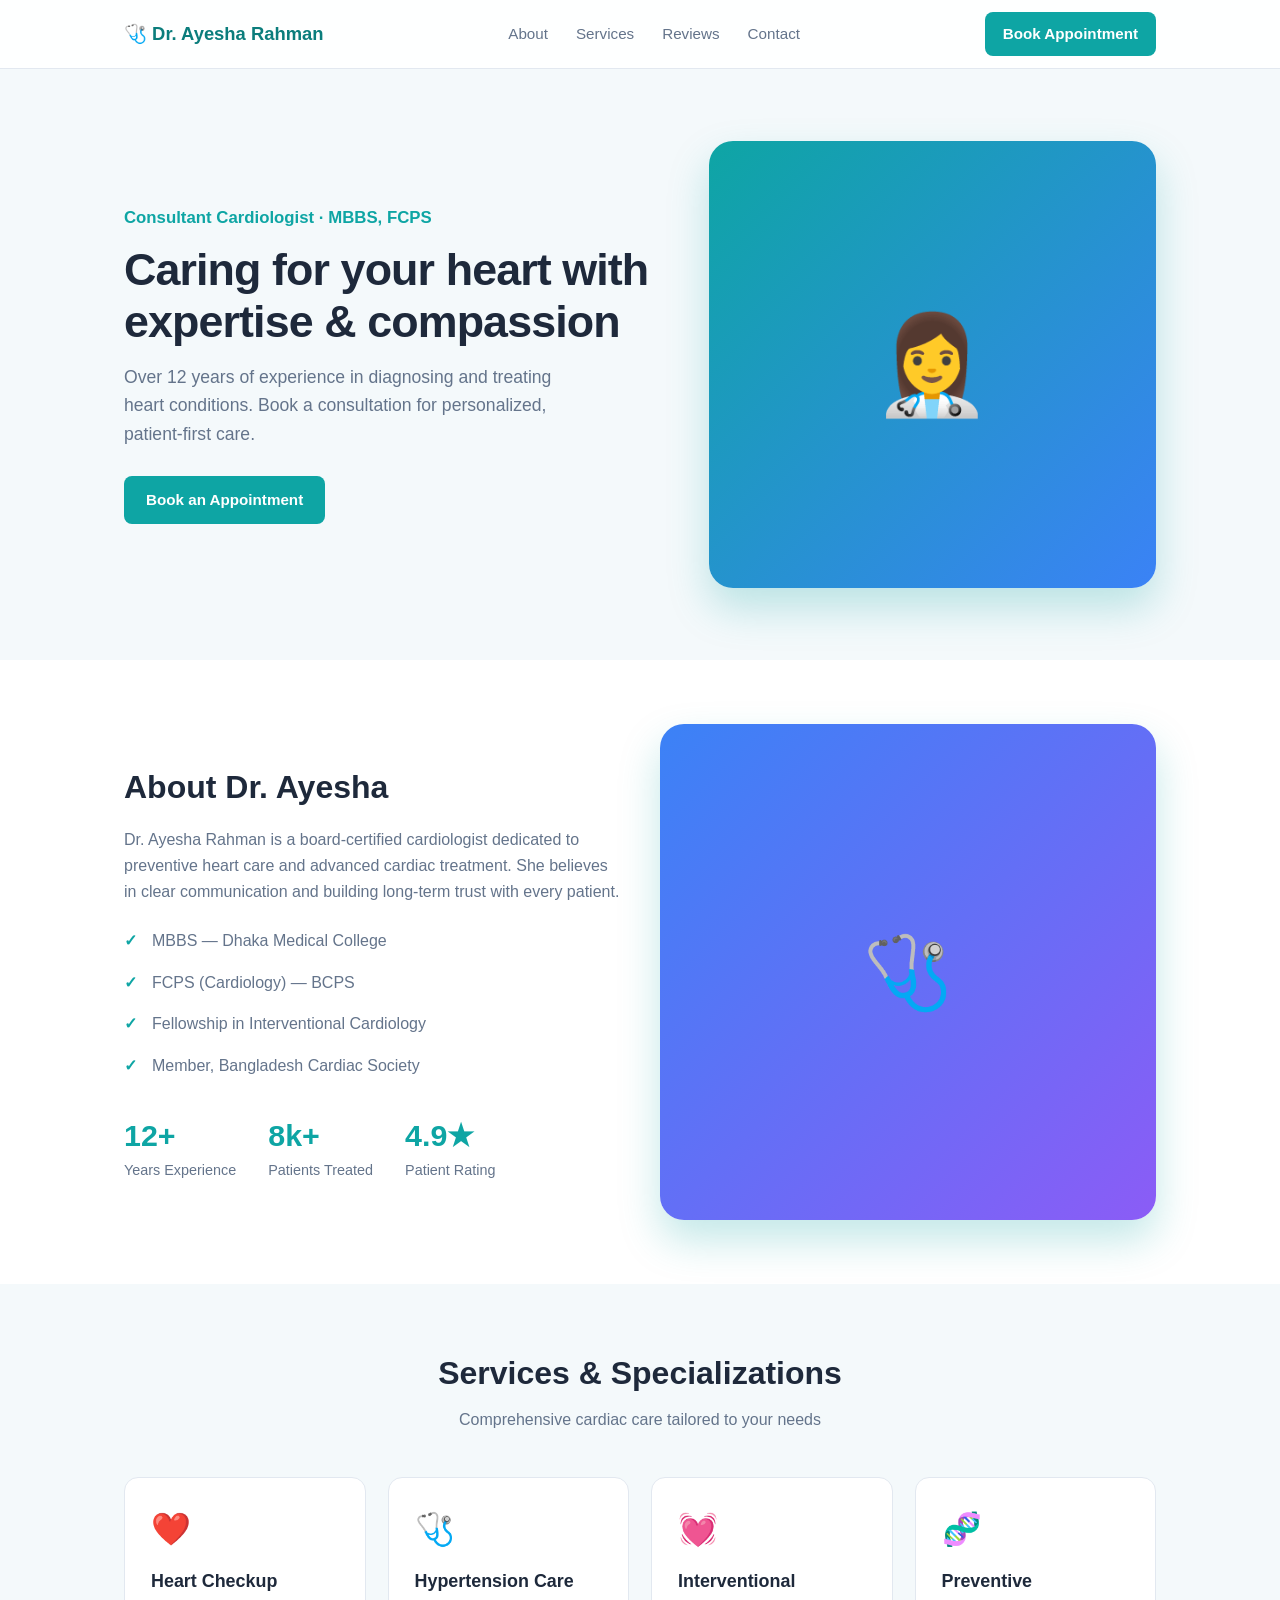
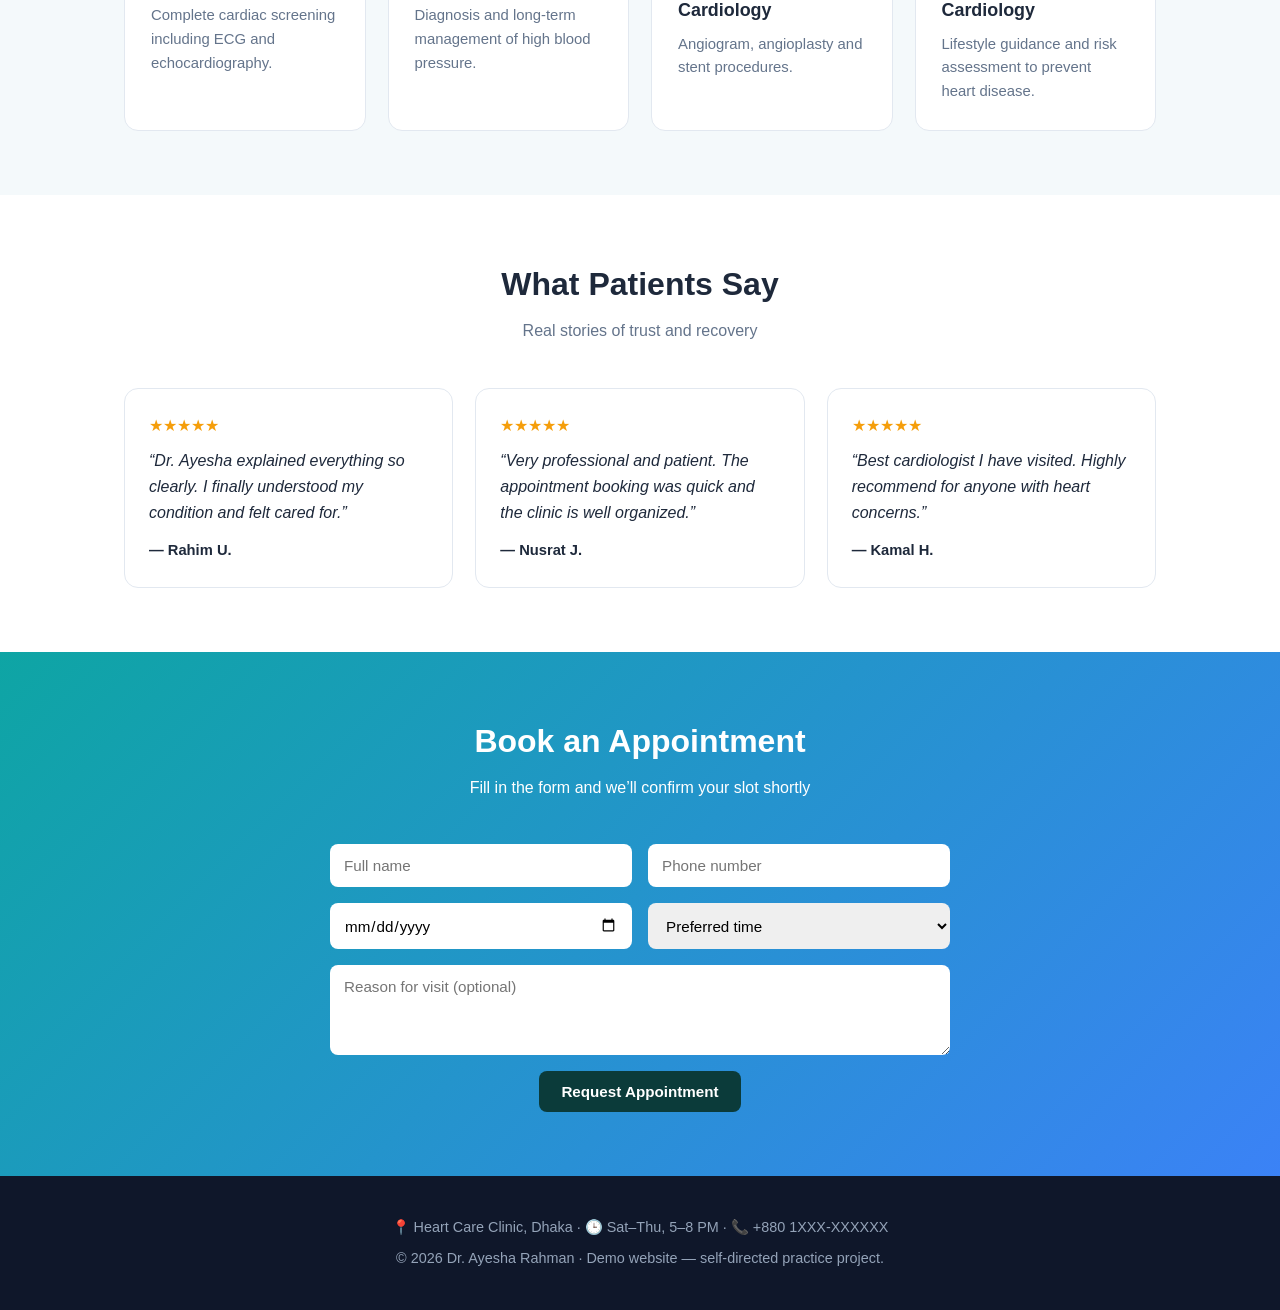
==== doctor/index.html @ 4ad57433 "Add web-demos hub + doctor demo site" ====
<!DOCTYPE html>
<html lang="en">
<head>
  <meta charset="UTF-8" />
  <meta name="viewport" content="width=device-width, initial-scale=1.0" />
  <title>Dr. Ayesha Rahman — Cardiologist</title>
  <style>
    :root {
      --bg: #f4f9fb;
      --surface: #ffffff;
      --text: #1e293b;
      --muted: #64748b;
      --primary: #0ea5a4;
      --primary-dark: #0b7d7c;
      --accent: #3b82f6;
      --border: #e2e8f0;
    }
    * { margin: 0; padding: 0; box-sizing: border-box; }
    html { scroll-behavior: smooth; }
    body {
      font-family: -apple-system, BlinkMacSystemFont, 'Segoe UI', Roboto, sans-serif;
      color: var(--text);
      background: var(--bg);
      line-height: 1.6;
    }
    a { text-decoration: none; color: inherit; }
    .container { max-width: 1080px; margin: 0 auto; padding: 0 24px; }

    header {
      position: sticky; top: 0; z-index: 50;
      background: rgba(255,255,255,.9);
      backdrop-filter: blur(8px);
      border-bottom: 1px solid var(--border);
    }
    .nav { display: flex; align-items: center; justify-content: space-between; height: 68px; }
    .logo { font-weight: 700; font-size: 1.15rem; color: var(--primary-dark); }
    .nav-links { display: flex; gap: 28px; }
    .nav-links a { color: var(--muted); font-size: .95rem; transition: color .2s; }
    .nav-links a:hover { color: var(--primary); }
    .btn {
      display: inline-block; background: var(--primary); color: #fff;
      padding: 12px 22px; border-radius: 8px; font-weight: 600; font-size: .95rem;
      border: none; cursor: pointer; transition: background .2s;
    }
    .btn:hover { background: var(--primary-dark); }
    .nav .btn { padding: 10px 18px; }
    @media (max-width: 720px) { .nav-links { display: none; } }

    .hero { padding: 72px 0; }
    .hero-grid { display: grid; grid-template-columns: 1.2fr 1fr; gap: 48px; align-items: center; }
    .hero h1 { font-size: 2.8rem; line-height: 1.15; margin-bottom: 16px; letter-spacing: -0.02em; }
    .hero .role { color: var(--primary); font-weight: 600; font-size: 1.05rem; margin-bottom: 12px; }
    .hero p { color: var(--muted); font-size: 1.1rem; margin-bottom: 28px; max-width: 46ch; }
    .hero-photo {
      width: 100%; aspect-ratio: 1/1; border-radius: 24px;
      background: linear-gradient(135deg, #0ea5a4, #3b82f6);
      display: flex; align-items: center; justify-content: center;
      font-size: 6rem; color: #fff; box-shadow: 0 20px 40px rgba(14,165,164,.25);
    }
    @media (max-width: 820px) {
      .hero-grid { grid-template-columns: 1fr; text-align: center; }
      .hero p { margin-left: auto; margin-right: auto; }
      .hero-photo { max-width: 280px; margin: 0 auto; }
    }

    section { padding: 64px 0; }
    .section-title { text-align: center; margin-bottom: 44px; }
    .section-title h2 { font-size: 2rem; margin-bottom: 8px; }
    .section-title p { color: var(--muted); }

    .cards { display: grid; grid-template-columns: repeat(auto-fit, minmax(240px, 1fr)); gap: 22px; }
    .service {
      background: var(--surface); border: 1px solid var(--border);
      border-radius: 14px; padding: 26px; transition: transform .2s, box-shadow .2s;
    }
    .service:hover { transform: translateY(-4px); box-shadow: 0 10px 24px rgba(0,0,0,.06); }
    .service .icon { font-size: 2rem; margin-bottom: 12px; }
    .service h3 { font-size: 1.12rem; margin-bottom: 8px; }
    .service p { color: var(--muted); font-size: .93rem; }

    .about { background: var(--surface); }
    .about-grid { display: grid; grid-template-columns: 1fr 1fr; gap: 40px; align-items: center; }
    .stats { display: flex; gap: 32px; margin-top: 24px; flex-wrap: wrap; }
    .stat .num { font-size: 1.9rem; font-weight: 700; color: var(--primary); }
    .stat .label { color: var(--muted); font-size: .9rem; }
    .about ul { list-style: none; margin-top: 16px; }
    .about li { padding: 8px 0 8px 28px; position: relative; color: var(--muted); }
    .about li::before { content: '✓'; position: absolute; left: 0; color: var(--primary); font-weight: 700; }
    @media (max-width: 820px) { .about-grid { grid-template-columns: 1fr; } }

    .review { background: var(--surface); border: 1px solid var(--border); border-radius: 14px; padding: 24px; }
    .review .stars { color: #f59e0b; margin-bottom: 10px; }
    .review p { font-style: italic; color: var(--text); margin-bottom: 14px; }
    .review .who { font-weight: 600; font-size: .92rem; }

    .booking { background: linear-gradient(135deg, #0ea5a4, #3b82f6); color: #fff; }
    .booking .section-title h2, .booking .section-title p { color: #fff; }
    form { max-width: 620px; margin: 0 auto; display: grid; grid-template-columns: 1fr 1fr; gap: 16px; }
    form .full { grid-column: 1 / -1; }
    form input, form select, form textarea {
      width: 100%; padding: 13px 14px; border-radius: 8px; border: none;
      font-size: .95rem; font-family: inherit;
    }
    form textarea { min-height: 90px; resize: vertical; }
    form .btn { background: #0b3b3a; }
    form .btn:hover { background: #062625; }
    @media (max-width: 620px) { form { grid-template-columns: 1fr; } }

    footer { background: #0f172a; color: #94a3b8; padding: 40px 0; text-align: center; font-size: .9rem; }
    footer a { color: #cbd5e1; }
  </style>
</head>
<body>
  <header>
    <div class="container nav">
      <div class="logo">🩺 Dr. Ayesha Rahman</div>
      <nav class="nav-links">
        <a href="#about">About</a>
        <a href="#services">Services</a>
        <a href="#reviews">Reviews</a>
        <a href="#book">Contact</a>
      </nav>
      <a href="#book" class="btn">Book Appointment</a>
    </div>
  </header>

  <section class="hero">
    <div class="container hero-grid">
      <div>
        <div class="role">Consultant Cardiologist · MBBS, FCPS</div>
        <h1>Caring for your heart with expertise &amp; compassion</h1>
        <p>Over 12 years of experience in diagnosing and treating heart conditions. Book a consultation for personalized, patient-first care.</p>
        <a href="#book" class="btn">Book an Appointment</a>
      </div>
      <div class="hero-photo">👩‍⚕️</div>
    </div>
  </section>

  <section id="about" class="about">
    <div class="container about-grid">
      <div>
        <h2 style="font-size:2rem;margin-bottom:14px;">About Dr. Ayesha</h2>
        <p style="color:var(--muted);">Dr. Ayesha Rahman is a board-certified cardiologist dedicated to preventive heart care and advanced cardiac treatment. She believes in clear communication and building long-term trust with every patient.</p>
        <ul>
          <li>MBBS — Dhaka Medical College</li>
          <li>FCPS (Cardiology) — BCPS</li>
          <li>Fellowship in Interventional Cardiology</li>
          <li>Member, Bangladesh Cardiac Society</li>
        </ul>
        <div class="stats">
          <div class="stat"><div class="num">12+</div><div class="label">Years Experience</div></div>
          <div class="stat"><div class="num">8k+</div><div class="label">Patients Treated</div></div>
          <div class="stat"><div class="num">4.9★</div><div class="label">Patient Rating</div></div>
        </div>
      </div>
      <div class="hero-photo" style="font-size:4.5rem;background:linear-gradient(135deg,#3b82f6,#8b5cf6);">🩺</div>
    </div>
  </section>

  <section id="services">
    <div class="container">
      <div class="section-title">
        <h2>Services &amp; Specializations</h2>
        <p>Comprehensive cardiac care tailored to your needs</p>
      </div>
      <div class="cards">
        <div class="service"><div class="icon">❤️</div><h3>Heart Checkup</h3><p>Complete cardiac screening including ECG and echocardiography.</p></div>
        <div class="service"><div class="icon">🩺</div><h3>Hypertension Care</h3><p>Diagnosis and long-term management of high blood pressure.</p></div>
        <div class="service"><div class="icon">💓</div><h3>Interventional Cardiology</h3><p>Angiogram, angioplasty and stent procedures.</p></div>
        <div class="service"><div class="icon">🧬</div><h3>Preventive Cardiology</h3><p>Lifestyle guidance and risk assessment to prevent heart disease.</p></div>
      </div>
    </div>
  </section>

  <section id="reviews" class="about">
    <div class="container">
      <div class="section-title">
        <h2>What Patients Say</h2>
        <p>Real stories of trust and recovery</p>
      </div>
      <div class="cards">
        <div class="review"><div class="stars">★★★★★</div><p>“Dr. Ayesha explained everything so clearly. I finally understood my condition and felt cared for.”</p><div class="who">— Rahim U.</div></div>
        <div class="review"><div class="stars">★★★★★</div><p>“Very professional and patient. The appointment booking was quick and the clinic is well organized.”</p><div class="who">— Nusrat J.</div></div>
        <div class="review"><div class="stars">★★★★★</div><p>“Best cardiologist I have visited. Highly recommend for anyone with heart concerns.”</p><div class="who">— Kamal H.</div></div>
      </div>
    </div>
  </section>

  <section id="book" class="booking">
    <div class="container">
      <div class="section-title">
        <h2>Book an Appointment</h2>
        <p>Fill in the form and we’ll confirm your slot shortly</p>
      </div>
      <form onsubmit="event.preventDefault(); this.reset(); alert('Thank you! Your appointment request has been received (demo).');">
        <input type="text" placeholder="Full name" required />
        <input type="tel" placeholder="Phone number" required />
        <input type="date" required />
        <select required>
          <option value="" disabled selected>Preferred time</option>
          <option>Morning (9–12)</option>
          <option>Afternoon (2–5)</option>
          <option>Evening (6–8)</option>
        </select>
        <textarea class="full" placeholder="Reason for visit (optional)"></textarea>
        <div class="full" style="text-align:center;">
          <button type="submit" class="btn">Request Appointment</button>
        </div>
      </form>
    </div>
  </section>

  <footer>
    <div class="container">
      <p>📍 Heart Care Clinic, Dhaka · 🕒 Sat–Thu, 5–8 PM · 📞 +880 1XXX-XXXXXX</p>
      <p style="margin-top:8px;">© 2026 Dr. Ayesha Rahman · Demo website — self-directed practice project.</p>
    </div>
  </footer>
</body>
</html>
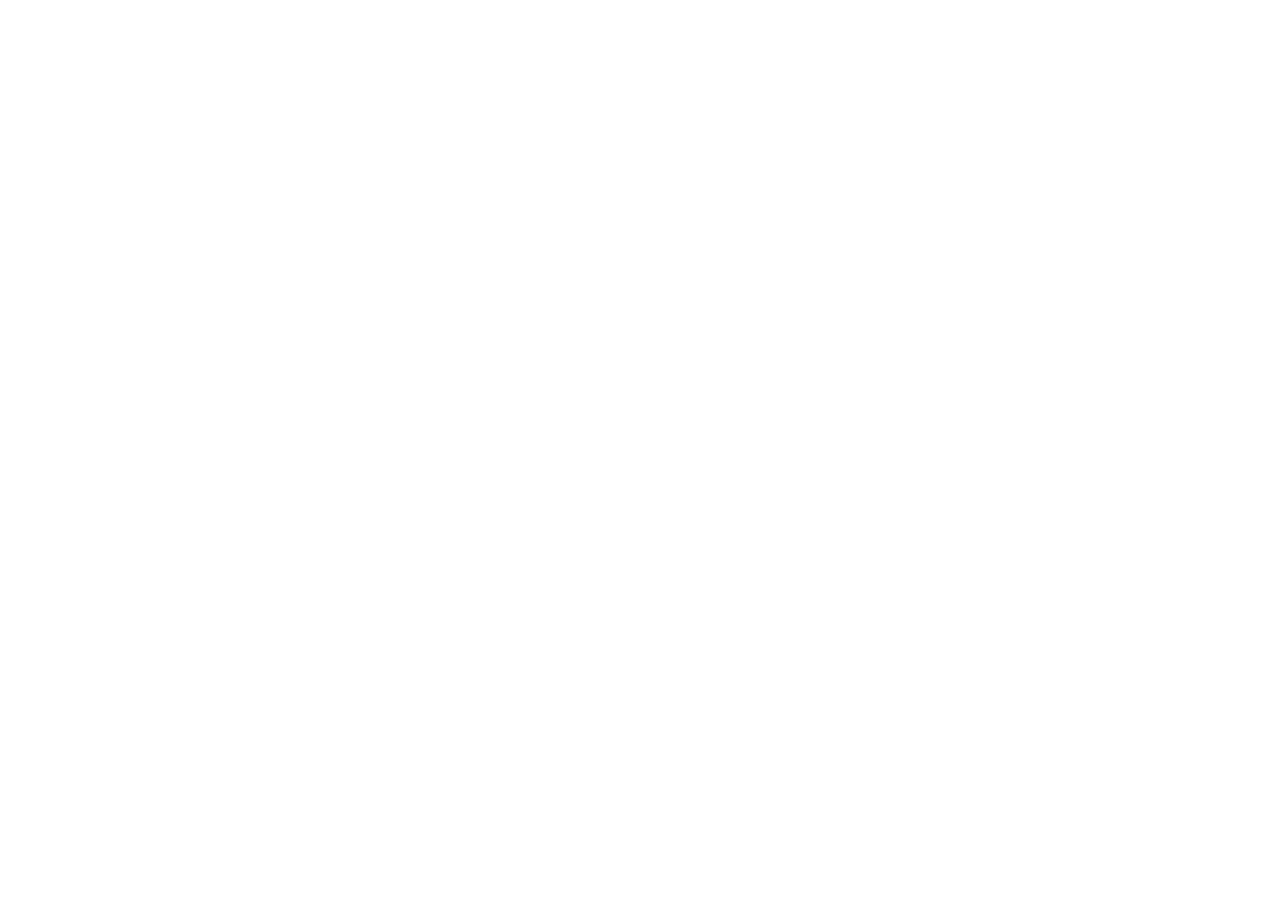
==== commit 48cd2c2e: "Add files via upload" ====
--- a/doctor/index.html
+++ b/doctor/index.html
@@ -1,220 +1,23 @@
-<!DOCTYPE html>
-<html lang="en">
-<head>
-  <meta charset="UTF-8" />
-  <meta name="viewport" content="width=device-width, initial-scale=1.0" />
-  <title>Dr. Ayesha Rahman — Cardiologist</title>
-  <style>
-    :root {
-      --bg: #f4f9fb;
-      --surface: #ffffff;
-      --text: #1e293b;
-      --muted: #64748b;
-      --primary: #0ea5a4;
-      --primary-dark: #0b7d7c;
-      --accent: #3b82f6;
-      --border: #e2e8f0;
-    }
-    * { margin: 0; padding: 0; box-sizing: border-box; }
-    html { scroll-behavior: smooth; }
-    body {
-      font-family: -apple-system, BlinkMacSystemFont, 'Segoe UI', Roboto, sans-serif;
-      color: var(--text);
-      background: var(--bg);
-      line-height: 1.6;
-    }
-    a { text-decoration: none; color: inherit; }
-    .container { max-width: 1080px; margin: 0 auto; padding: 0 24px; }
 
-    header {
-      position: sticky; top: 0; z-index: 50;
-      background: rgba(255,255,255,.9);
-      backdrop-filter: blur(8px);
-      border-bottom: 1px solid var(--border);
-    }
-    .nav { display: flex; align-items: center; justify-content: space-between; height: 68px; }
-    .logo { font-weight: 700; font-size: 1.15rem; color: var(--primary-dark); }
-    .nav-links { display: flex; gap: 28px; }
-    .nav-links a { color: var(--muted); font-size: .95rem; transition: color .2s; }
-    .nav-links a:hover { color: var(--primary); }
-    .btn {
-      display: inline-block; background: var(--primary); color: #fff;
-      padding: 12px 22px; border-radius: 8px; font-weight: 600; font-size: .95rem;
-      border: none; cursor: pointer; transition: background .2s;
-    }
-    .btn:hover { background: var(--primary-dark); }
-    .nav .btn { padding: 10px 18px; }
-    @media (max-width: 720px) { .nav-links { display: none; } }
+  <!DOCTYPE html>
+  <html lang="en">
+    <head>
+      
+      <meta charset="UTF-8" />
+      <meta name="viewport" content="width=device-width, initial-scale=1.0" />
+      <title>Doctor Portfolio Website</title>
+      <meta name="description" content="Showcases a doctor&#39;s professional portfolio with services, patient reviews, and an easy appointment booking system for seamless patient engagement." />
+      <meta name="robots" content="noindex, nofollow" />
+      <style>html, body { height: 100%; margin: 0; } #root { height: 100%; }</style>
+      
+      <script type="module" crossorigin src="/web-demos/doctor/assets/index-Bcs9pUri.js"></script>
+      <link rel="stylesheet" crossorigin href="/web-demos/doctor/assets/index-B0FDGW6b.css">
+    </head>
 
-    .hero { padding: 72px 0; }
-    .hero-grid { display: grid; grid-template-columns: 1.2fr 1fr; gap: 48px; align-items: center; }
-    .hero h1 { font-size: 2.8rem; line-height: 1.15; margin-bottom: 16px; letter-spacing: -0.02em; }
-    .hero .role { color: var(--primary); font-weight: 600; font-size: 1.05rem; margin-bottom: 12px; }
-    .hero p { color: var(--muted); font-size: 1.1rem; margin-bottom: 28px; max-width: 46ch; }
-    .hero-photo {
-      width: 100%; aspect-ratio: 1/1; border-radius: 24px;
-      background: linear-gradient(135deg, #0ea5a4, #3b82f6);
-      display: flex; align-items: center; justify-content: center;
-      font-size: 6rem; color: #fff; box-shadow: 0 20px 40px rgba(14,165,164,.25);
-    }
-    @media (max-width: 820px) {
-      .hero-grid { grid-template-columns: 1fr; text-align: center; }
-      .hero p { margin-left: auto; margin-right: auto; }
-      .hero-photo { max-width: 280px; margin: 0 auto; }
-    }
-
-    section { padding: 64px 0; }
-    .section-title { text-align: center; margin-bottom: 44px; }
-    .section-title h2 { font-size: 2rem; margin-bottom: 8px; }
-    .section-title p { color: var(--muted); }
-
-    .cards { display: grid; grid-template-columns: repeat(auto-fit, minmax(240px, 1fr)); gap: 22px; }
-    .service {
-      background: var(--surface); border: 1px solid var(--border);
-      border-radius: 14px; padding: 26px; transition: transform .2s, box-shadow .2s;
-    }
-    .service:hover { transform: translateY(-4px); box-shadow: 0 10px 24px rgba(0,0,0,.06); }
-    .service .icon { font-size: 2rem; margin-bottom: 12px; }
-    .service h3 { font-size: 1.12rem; margin-bottom: 8px; }
-    .service p { color: var(--muted); font-size: .93rem; }
-
-    .about { background: var(--surface); }
-    .about-grid { display: grid; grid-template-columns: 1fr 1fr; gap: 40px; align-items: center; }
-    .stats { display: flex; gap: 32px; margin-top: 24px; flex-wrap: wrap; }
-    .stat .num { font-size: 1.9rem; font-weight: 700; color: var(--primary); }
-    .stat .label { color: var(--muted); font-size: .9rem; }
-    .about ul { list-style: none; margin-top: 16px; }
-    .about li { padding: 8px 0 8px 28px; position: relative; color: var(--muted); }
-    .about li::before { content: '✓'; position: absolute; left: 0; color: var(--primary); font-weight: 700; }
-    @media (max-width: 820px) { .about-grid { grid-template-columns: 1fr; } }
-
-    .review { background: var(--surface); border: 1px solid var(--border); border-radius: 14px; padding: 24px; }
-    .review .stars { color: #f59e0b; margin-bottom: 10px; }
-    .review p { font-style: italic; color: var(--text); margin-bottom: 14px; }
-    .review .who { font-weight: 600; font-size: .92rem; }
-
-    .booking { background: linear-gradient(135deg, #0ea5a4, #3b82f6); color: #fff; }
-    .booking .section-title h2, .booking .section-title p { color: #fff; }
-    form { max-width: 620px; margin: 0 auto; display: grid; grid-template-columns: 1fr 1fr; gap: 16px; }
-    form .full { grid-column: 1 / -1; }
-    form input, form select, form textarea {
-      width: 100%; padding: 13px 14px; border-radius: 8px; border: none;
-      font-size: .95rem; font-family: inherit;
-    }
-    form textarea { min-height: 90px; resize: vertical; }
-    form .btn { background: #0b3b3a; }
-    form .btn:hover { background: #062625; }
-    @media (max-width: 620px) { form { grid-template-columns: 1fr; } }
-
-    footer { background: #0f172a; color: #94a3b8; padding: 40px 0; text-align: center; font-size: .9rem; }
-    footer a { color: #cbd5e1; }
-  </style>
-</head>
-<body>
-  <header>
-    <div class="container nav">
-      <div class="logo">🩺 Dr. Ayesha Rahman</div>
-      <nav class="nav-links">
-        <a href="#about">About</a>
-        <a href="#services">Services</a>
-        <a href="#reviews">Reviews</a>
-        <a href="#book">Contact</a>
-      </nav>
-      <a href="#book" class="btn">Book Appointment</a>
-    </div>
-  </header>
-
-  <section class="hero">
-    <div class="container hero-grid">
-      <div>
-        <div class="role">Consultant Cardiologist · MBBS, FCPS</div>
-        <h1>Caring for your heart with expertise &amp; compassion</h1>
-        <p>Over 12 years of experience in diagnosing and treating heart conditions. Book a consultation for personalized, patient-first care.</p>
-        <a href="#book" class="btn">Book an Appointment</a>
-      </div>
-      <div class="hero-photo">👩‍⚕️</div>
-    </div>
-  </section>
-
-  <section id="about" class="about">
-    <div class="container about-grid">
-      <div>
-        <h2 style="font-size:2rem;margin-bottom:14px;">About Dr. Ayesha</h2>
-        <p style="color:var(--muted);">Dr. Ayesha Rahman is a board-certified cardiologist dedicated to preventive heart care and advanced cardiac treatment. She believes in clear communication and building long-term trust with every patient.</p>
-        <ul>
-          <li>MBBS — Dhaka Medical College</li>
-          <li>FCPS (Cardiology) — BCPS</li>
-          <li>Fellowship in Interventional Cardiology</li>
-          <li>Member, Bangladesh Cardiac Society</li>
-        </ul>
-        <div class="stats">
-          <div class="stat"><div class="num">12+</div><div class="label">Years Experience</div></div>
-          <div class="stat"><div class="num">8k+</div><div class="label">Patients Treated</div></div>
-          <div class="stat"><div class="num">4.9★</div><div class="label">Patient Rating</div></div>
-        </div>
-      </div>
-      <div class="hero-photo" style="font-size:4.5rem;background:linear-gradient(135deg,#3b82f6,#8b5cf6);">🩺</div>
-    </div>
-  </section>
-
-  <section id="services">
-    <div class="container">
-      <div class="section-title">
-        <h2>Services &amp; Specializations</h2>
-        <p>Comprehensive cardiac care tailored to your needs</p>
-      </div>
-      <div class="cards">
-        <div class="service"><div class="icon">❤️</div><h3>Heart Checkup</h3><p>Complete cardiac screening including ECG and echocardiography.</p></div>
-        <div class="service"><div class="icon">🩺</div><h3>Hypertension Care</h3><p>Diagnosis and long-term management of high blood pressure.</p></div>
-        <div class="service"><div class="icon">💓</div><h3>Interventional Cardiology</h3><p>Angiogram, angioplasty and stent procedures.</p></div>
-        <div class="service"><div class="icon">🧬</div><h3>Preventive Cardiology</h3><p>Lifestyle guidance and risk assessment to prevent heart disease.</p></div>
-      </div>
-    </div>
-  </section>
-
-  <section id="reviews" class="about">
-    <div class="container">
-      <div class="section-title">
-        <h2>What Patients Say</h2>
-        <p>Real stories of trust and recovery</p>
-      </div>
-      <div class="cards">
-        <div class="review"><div class="stars">★★★★★</div><p>“Dr. Ayesha explained everything so clearly. I finally understood my condition and felt cared for.”</p><div class="who">— Rahim U.</div></div>
-        <div class="review"><div class="stars">★★★★★</div><p>“Very professional and patient. The appointment booking was quick and the clinic is well organized.”</p><div class="who">— Nusrat J.</div></div>
-        <div class="review"><div class="stars">★★★★★</div><p>“Best cardiologist I have visited. Highly recommend for anyone with heart concerns.”</p><div class="who">— Kamal H.</div></div>
-      </div>
-    </div>
-  </section>
-
-  <section id="book" class="booking">
-    <div class="container">
-      <div class="section-title">
-        <h2>Book an Appointment</h2>
-        <p>Fill in the form and we’ll confirm your slot shortly</p>
-      </div>
-      <form onsubmit="event.preventDefault(); this.reset(); alert('Thank you! Your appointment request has been received (demo).');">
-        <input type="text" placeholder="Full name" required />
-        <input type="tel" placeholder="Phone number" required />
-        <input type="date" required />
-        <select required>
-          <option value="" disabled selected>Preferred time</option>
-          <option>Morning (9–12)</option>
-          <option>Afternoon (2–5)</option>
-          <option>Evening (6–8)</option>
-        </select>
-        <textarea class="full" placeholder="Reason for visit (optional)"></textarea>
-        <div class="full" style="text-align:center;">
-          <button type="submit" class="btn">Request Appointment</button>
-        </div>
-      </form>
-    </div>
-  </section>
-
-  <footer>
-    <div class="container">
-      <p>📍 Heart Care Clinic, Dhaka · 🕒 Sat–Thu, 5–8 PM · 📞 +880 1XXX-XXXXXX</p>
-      <p style="margin-top:8px;">© 2026 Dr. Ayesha Rahman · Demo website — self-directed practice project.</p>
-    </div>
-  </footer>
-</body>
-</html>
+    <body>
+      
+      <div id="root"></div>
+      
+    </body>
+  </html>
+  
